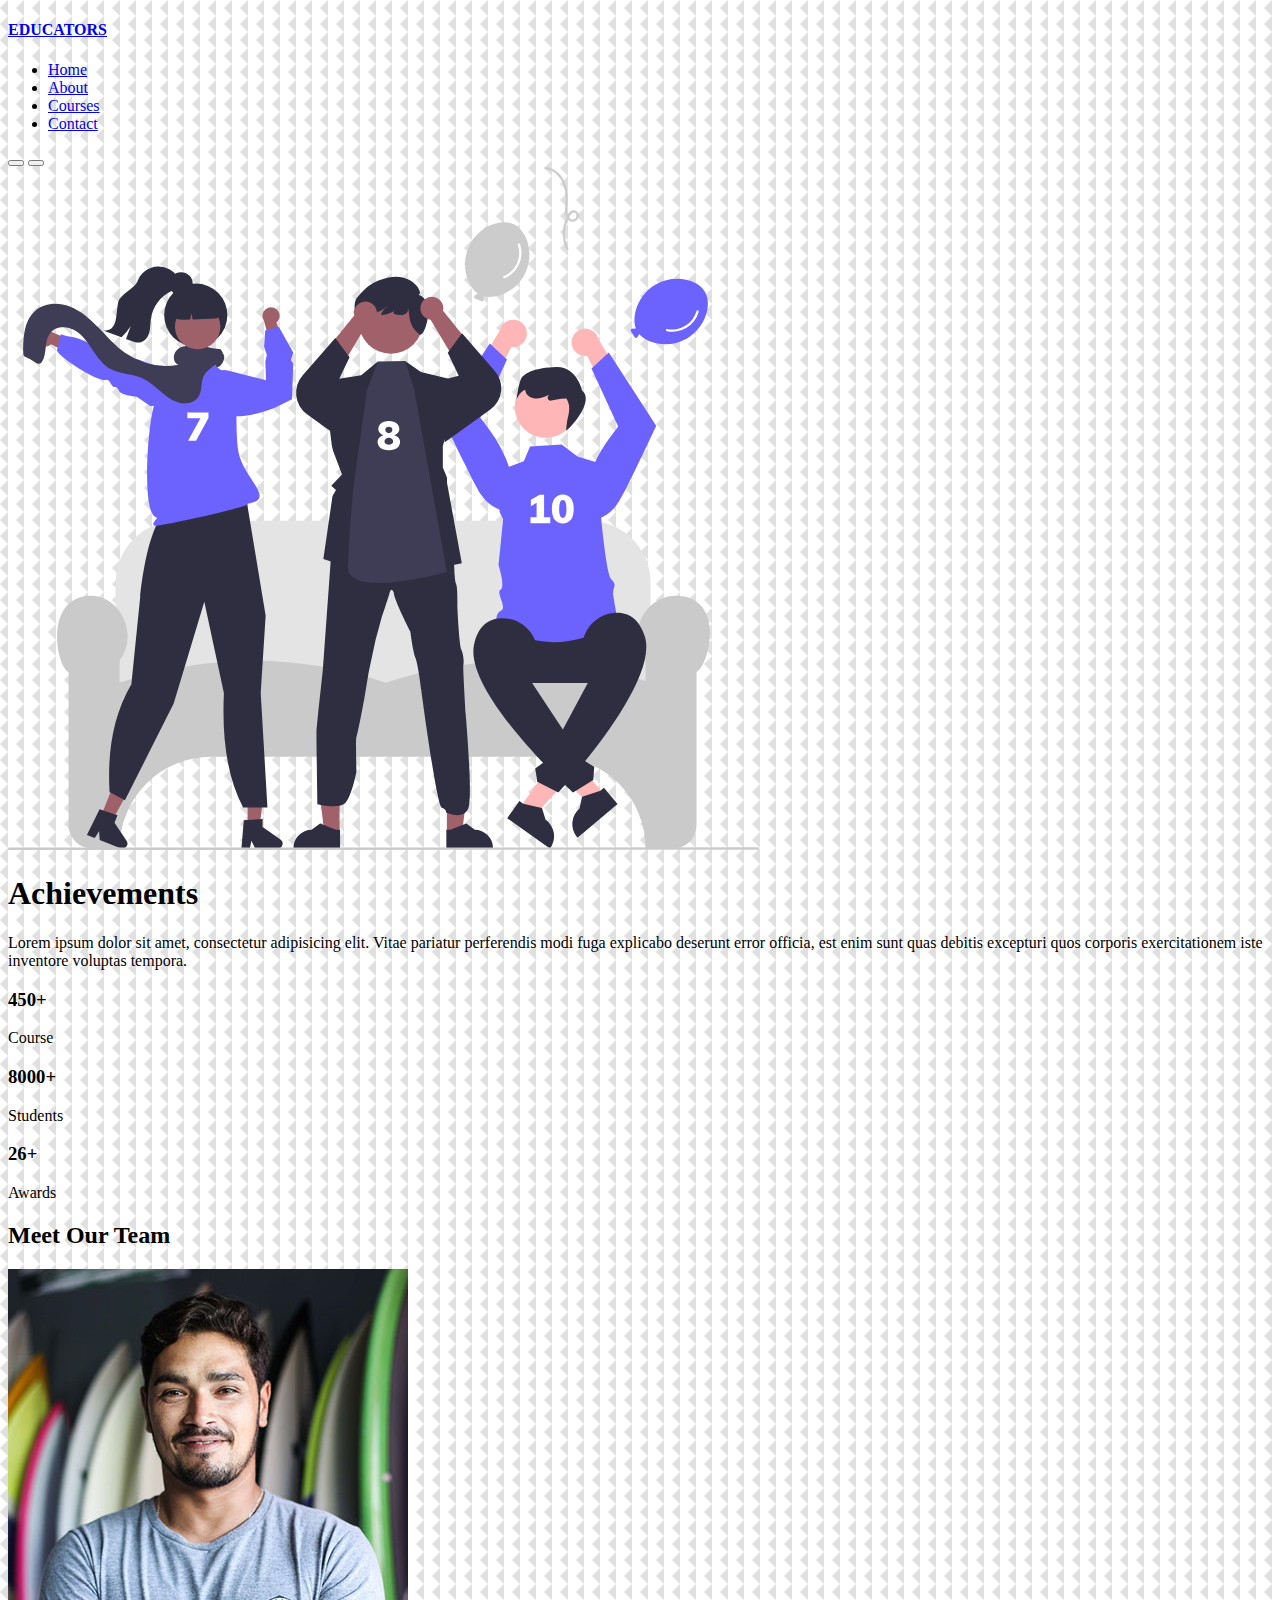
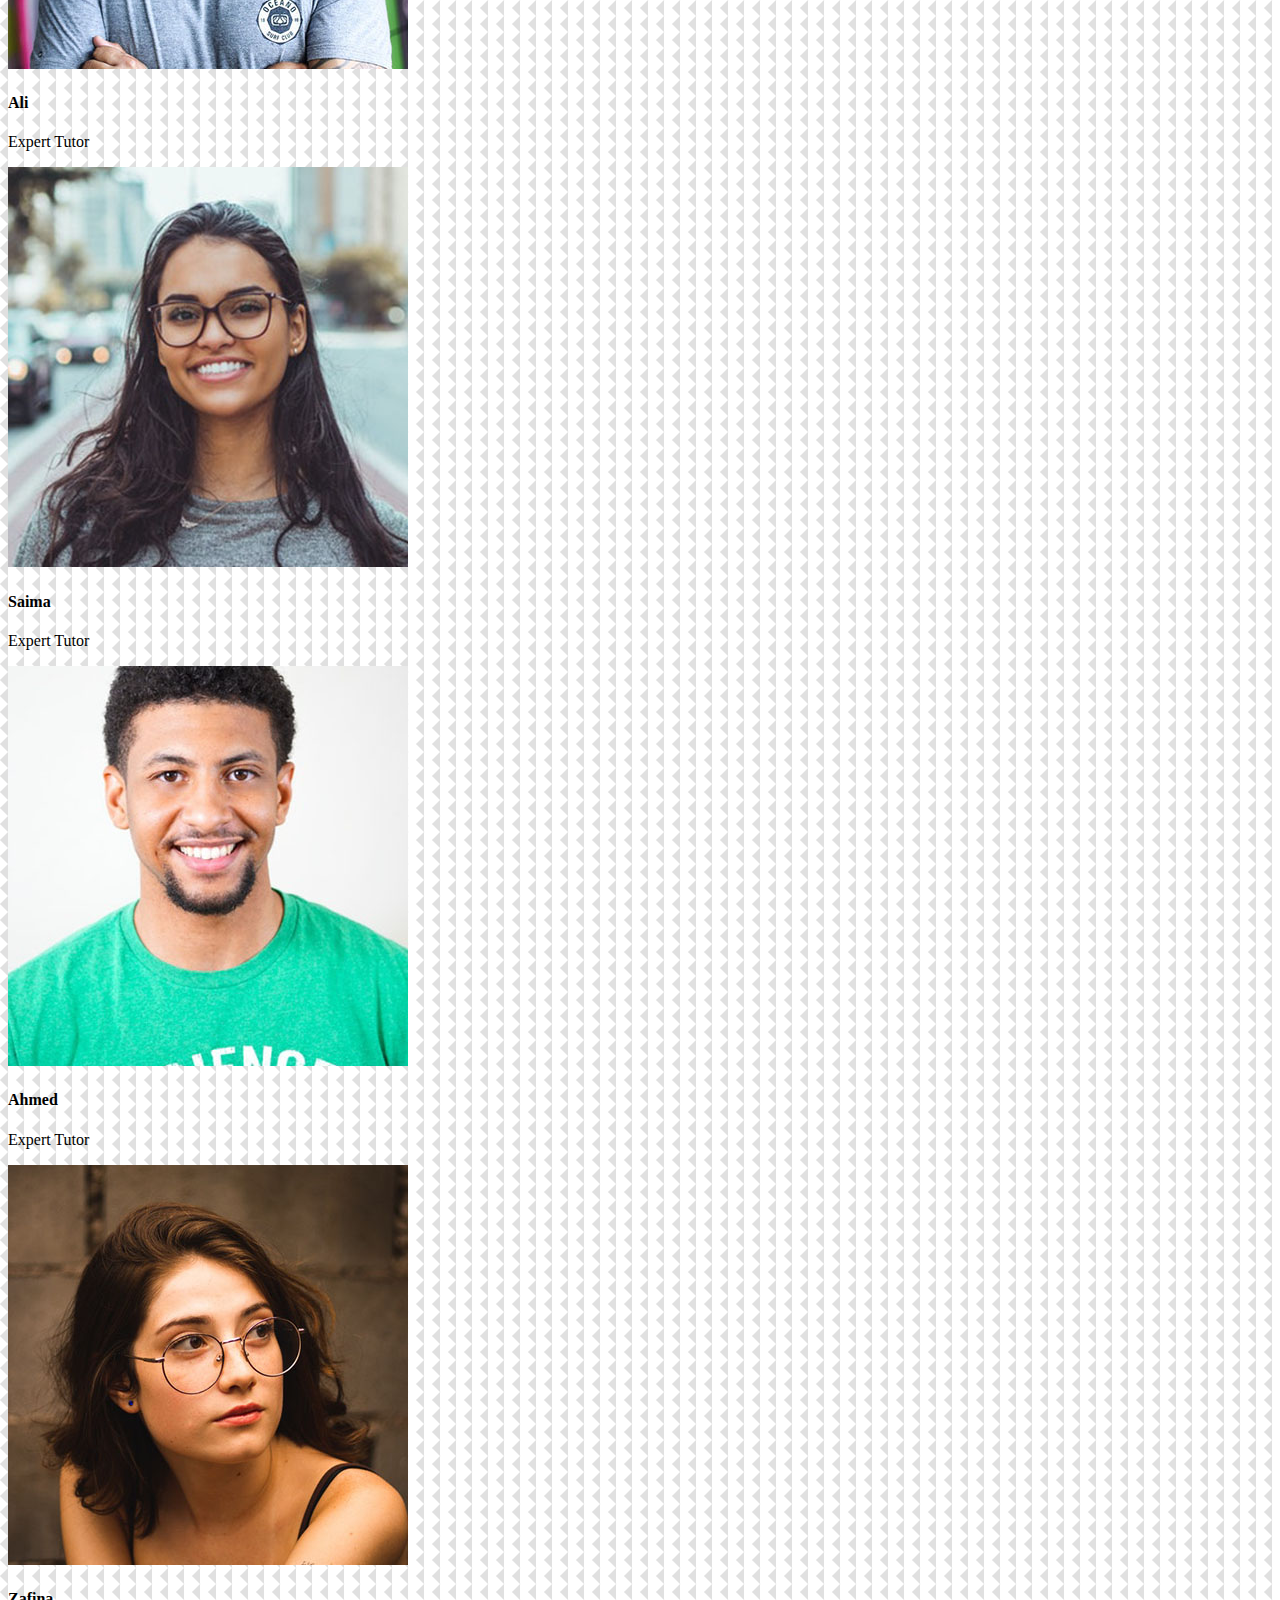
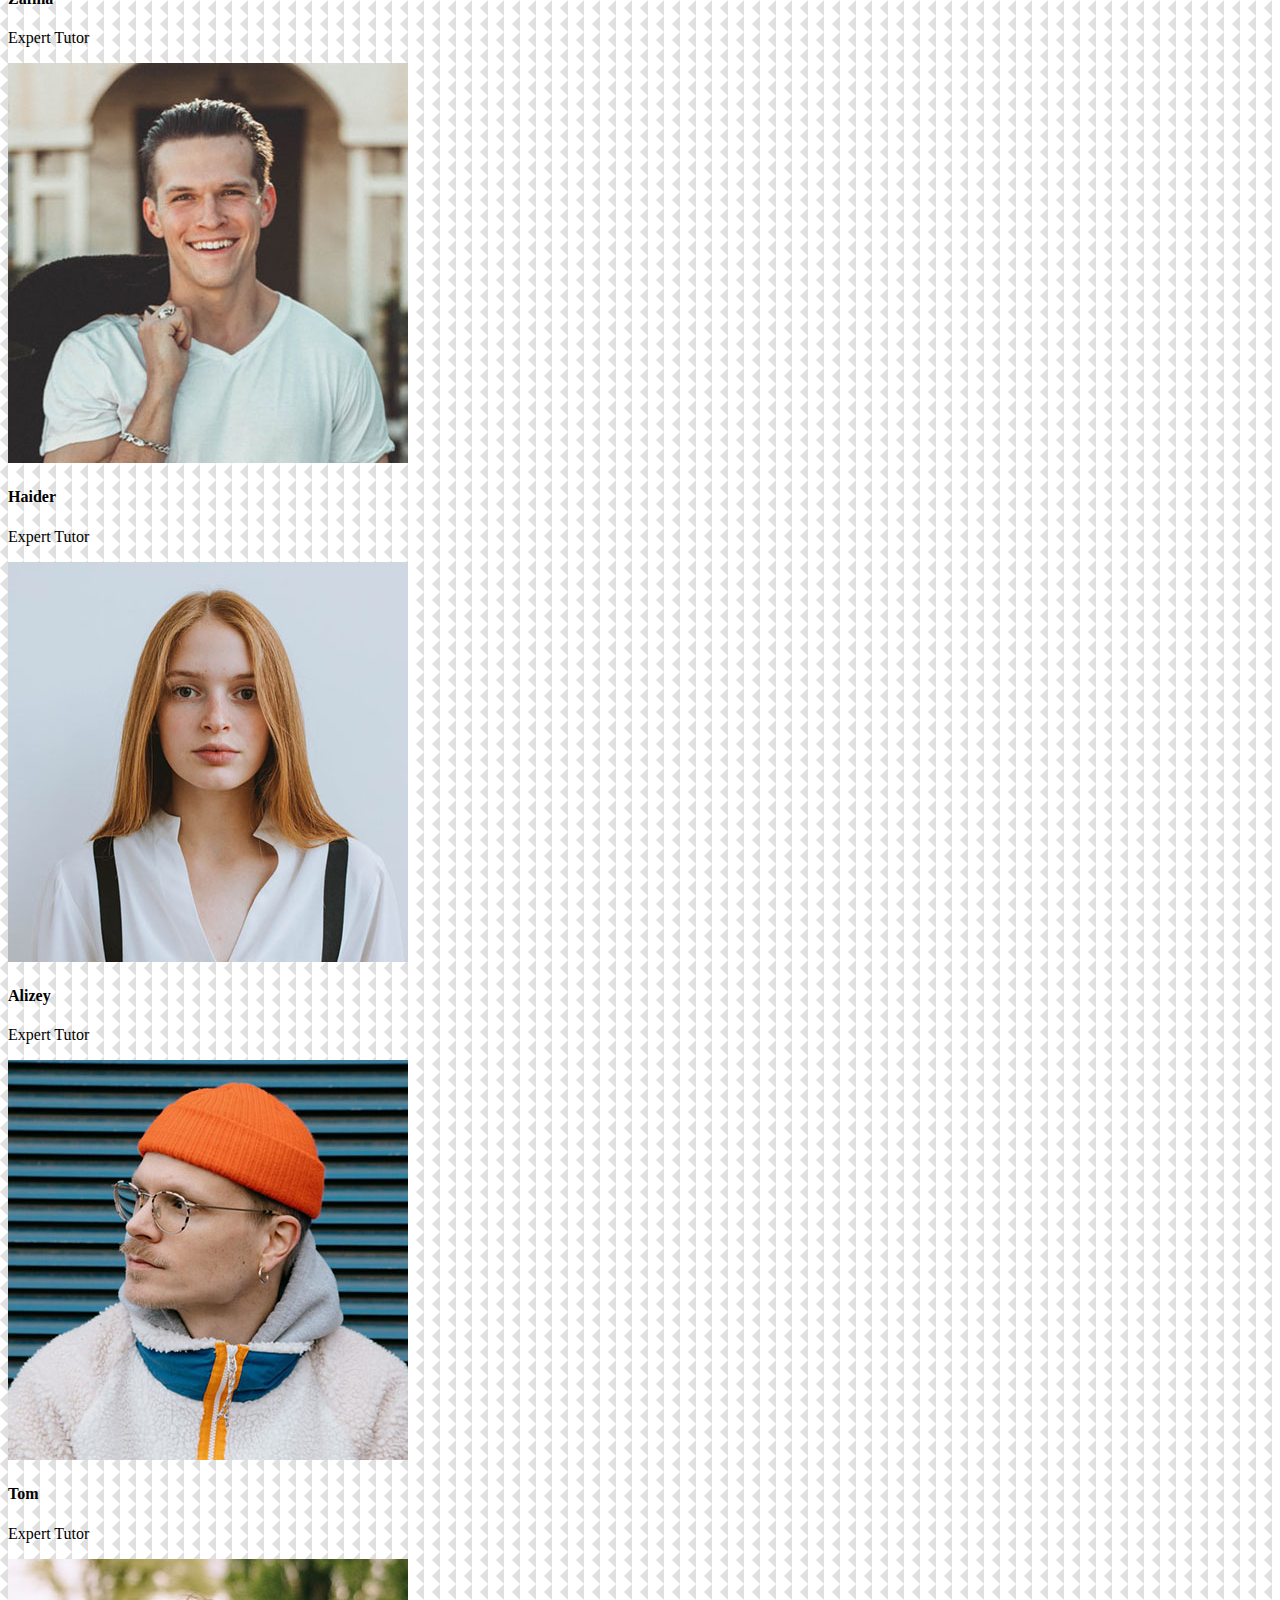
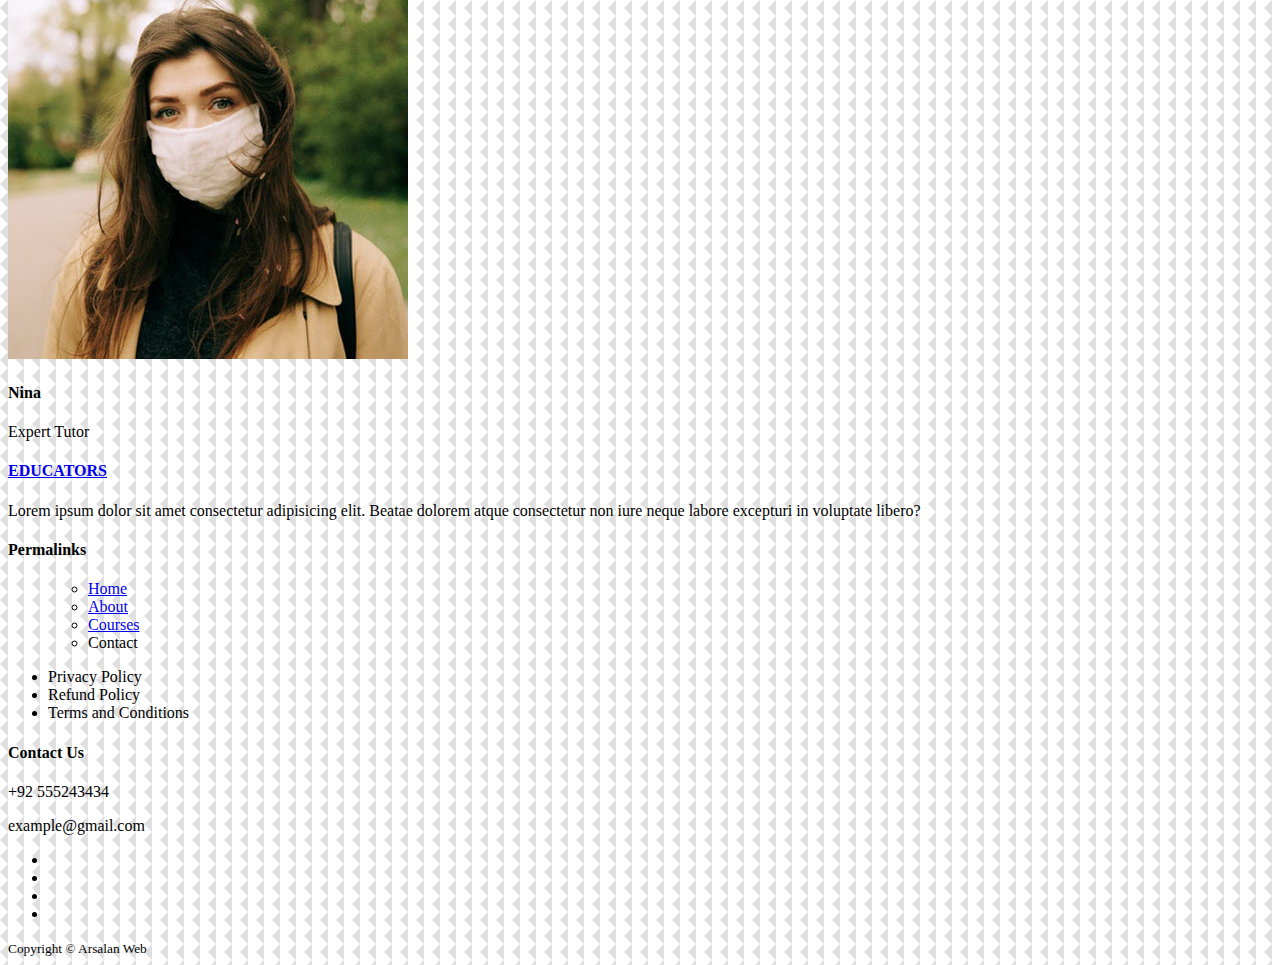
==== about.html @ a782dfa9 "commit" ====
<!DOCTYPE html>
<html lang="en">

<head>
    <meta charset="UTF-8">
    <meta name="viewport" content="width=device-width, initial-scale=1.0">
    <title>Educational Website HTML,CSS and JavaScript</title>

    <!-- Iconscout cdn for icons -->
    <link rel="stylesheet" href="https://unicons.iconscout.com/release/v4.0.8/css/line.css">

    <!-- GOOGLE FONTS  -->
    <link rel="preconnect" href="https://fonts.googleapis.com">
    <link rel="preconnect" href="https://fonts.gstatic.com" crossorigin>
    <link
        href="https://fonts.googleapis.com/css2?family=Montserrat:wght@300;400;500;600;800;900&family=Roboto:ital@0;1&display=swap"
        rel="stylesheet">



        <link rel="stylesheet" href="./CSS/style.css">
    <link rel="stylesheet" href="./CSS/about.css">


    <style>
        body{
            background-image: url("./images/bg-texture.png");
        }
    </style>
</head>

<body>
    <nav>
        <div class="container nav_container">
            <a href="index.html"><i class="uil uil-book-reader"></i>
                <h4>EDUCATORS</h4>
            </a>

            <ul class="nav_menu">
                <li><a href="index.html">Home</a></li>
                <li><a href="about.html">About</a></li>
                <li><a href="courses.html">Courses</a></li>
                <li><a href="contact.html">Contact</a></li>
            </ul>

            <button id="open_menu_button"><i class="uil uil-bars"></i></button>
            <button id="close_menu_button"><i class="uil uil-multiply"></i></button>
            </ul>
        </div>
    </nav>
    <!-- =========================END OF NAVBAR=================== -->


    <section class="about_achievements">
        <div class="container about_achievements_container">
            <div class="about_achievements_left">
                <img src="/images/about achievements.svg" alt="">
            </div>
            <div class="about_achievements_right">
                <h1>Achievements</h1>
                <p>Lorem ipsum dolor sit amet, consectetur adipisicing elit. Vitae pariatur perferendis modi fuga
                    explicabo deserunt error officia, est enim sunt quas debitis excepturi quos corporis exercitationem
                    iste inventore voluptas tempora.</p>

                <div class="achievements_cards">
                    <article class="achievement_card">
                        <span class="achievement_icon"><i class="uil uil-video"></i></span>
                        <h3>450+</h3>
                        <p>Course</p>
                    </article>
                    <article class="achievement_card">
                        <span class="achievement_icon"><i class="uil uil-users-alt"></i></span>
                        <h3>8000+</h3>
                        <p>Students</p>
                    </article>
                    <article class="achievement_card">
                        <span class="achievement_icon"><i class="uil uil-trophy"></i></span>
                        <h3>26+</h3>
                        <p>Awards</p>
                    </article>

                </div>
            </div>


        </div>
    </section>

    <!-- =============================================END OF ACHIEVEMENTS================================ -->

    <section class="team">
        <h2>Meet Our Team</h2>
        <div class="container team_container">
           
           
            <article class="team_member">
                <div class="team_member_image">
                    <img src="./images/tm1.jpg" alt="">
                </div>
                <div class="team_member_info">
                    <h4>Ali</h4>
                    <p>Expert Tutor</p>
                </div>
                <div class="team_member_socials">
                    <a href="http://instagram.com" target="_blank"><i class="uil uil-instagram"></i></a>
                    <a href="http://twitter.com" target="_blank"><i class="uil uil-twitter"></i></a>
                    <a href="http://linkedin.com" target="_blank"><i class="uil uil-linkedin"></i></a>
                </div>
            </article>




            <article class="team_member">
                <div class="team_member_image">
                    <img src="./images/tm2.jpg" alt="">
                </div>
                <div class="team_member_info">
                    <h4>Saima</h4>
                    <p>Expert Tutor</p>
                </div>
                <div class="team_member_socials">
                    <a href="http://instagram.com" target="_blank"><i class="uil uil-instagram"></i></a>
                    <a href="http://twitter.com" target="_blank"><i class="uil uil-twitter"></i></a>
                    <a href="http://linkedin.com" target="_blank"><i class="uil uil-linkedin"></i></a>
                </div>
            </article>
            <article class="team_member">
                <div class="team_member_image">
                    <img src="./images/tm4.jpg" alt="">
                </div>
                <div class="team_member_info">
                    <h4>Ahmed</h4>
                    <p>Expert Tutor</p>
                </div>
                <div class="team_member_socials">
                    <a href="http://instagram.com" target="_blank"><i class="uil uil-instagram"></i></a>
                    <a href="http://twitter.com" target="_blank"><i class="uil uil-twitter"></i></a>
                    <a href="http://linkedin.com" target="_blank"><i class="uil uil-linkedin"></i></a>
                </div>
            </article>
            <article class="team_member">
                <div class="team_member_image">
                    <img src="./images/tm5.jpg" alt="">
                </div>
                <div class="team_member_info">
                    <h4>Zafina</h4>
                    <p>Expert Tutor</p>
                </div>
                <div class="team_member_socials">
                    <a href="http://instagram.com" target="_blank"><i class="uil uil-instagram"></i></a>
                    <a href="http://twitter.com" target="_blank"><i class="uil uil-twitter"></i></a>
                    <a href="http://linkedin.com" target="_blank"><i class="uil uil-linkedin"></i></a>
                </div>
            </article>
            <article class="team_member">
                <div class="team_member_image">
                    <img src="./images/tm6.jpg" alt="">
                </div>
                <div class="team_member_info">
                    <h4>Haider</h4>
                    <p>Expert Tutor</p>
                </div>
                <div class="team_member_socials">
                    <a href="http://instagram.com" target="_blank"><i class="uil uil-instagram"></i></a>
                    <a href="http://twitter.com" target="_blank"><i class="uil uil-twitter"></i></a>
                    <a href="http://linkedin.com" target="_blank"><i class="uil uil-linkedin"></i></a>
                </div>
            </article>
            <article class="team_member">
                <div class="team_member_image">
                    <img src="./images/tm7.jpg" alt="">
                </div>
                <div class="team_member_info">
                    <h4>Alizey</h4>
                    <p>Expert Tutor</p>
                </div>
                <div class="team_member_socials">
                    <a href="http://instagram.com" target="_blank"><i class="uil uil-instagram"></i></a>
                    <a href="http://twitter.com" target="_blank"><i class="uil uil-twitter"></i></a>
                    <a href="http://linkedin.com" target="_blank"><i class="uil uil-linkedin"></i></a>
                </div>
            </article>
            <article class="team_member">
                <div class="team_member_image">
                    <img src="./images/tm8.jpg" alt="">
                </div>
                <div class="team_member_info">
                    <h4>Tom</h4>
                    <p>Expert Tutor</p>
                </div>
                <div class="team_member_socials">
                    <a href="http://instagram.com" target="_blank"><i class="uil uil-instagram"></i></a>
                    <a href="http://twitter.com" target="_blank"><i class="uil uil-twitter"></i></a>
                    <a href="http://linkedin.com" target="_blank"><i class="uil uil-linkedin"></i></a>
                </div>
            </article>
            <article class="team_member">
                <div class="team_member_image">
                    <img src="./images/tm9.jpg" alt="">
                </div>
                <div class="team_member_info">
                    <h4>Nina</h4>
                    <p>Expert Tutor</p>
                </div>
                <div class="team_member_socials">
                    <a href="http://instagram.com" target="_blank"><i class="uil uil-instagram"></i></a>
                    <a href="http://twitter.com" target="_blank"><i class="uil uil-twitter"></i></a>
                    <a href="http://linkedin.com" target="_blank"><i class="uil uil-linkedin"></i></a>
                </div>
            </article>
        </div>
    </section>

    <!-- ==========================================END OF TEAM MEMBERS======================== -->




    <footer class="footer">
        <div class="container footer_container">

            <div class="footer_1">
                <a href="index.html" class="footer_logo">
                    <h4>EDUCATORS</h4>
                </a>
                <p>Lorem ipsum dolor sit amet consectetur adipisicing elit. Beatae dolorem atque consectetur non iure
                    neque labore excepturi in voluptate libero?</p>
            </div>


            <div class="footer_2">
                <h4>Permalinks</h4>
                <ul class="permalinks">
                    <ul>
                        <li><a href="index.html">Home</a></li>
                        <li><a href="about.html">About</a></li>
                        <li><a href="courses.html">Courses</a></li>
                        <li><a href="contact.html"></a>Contact</li>
                    </ul>
                </ul>
            </div>


            <div class="footer_3">
                <div class="privary">
                    <ul>
                        <li><a href="#"></a>Privacy Policy</li>
                        <li><a href="#"></a>Refund Policy</li>
                        <li><a href="#"></a>Terms and Conditions</li>
                    </ul>
                </div>
            </div>


            <div class="footer_4">
                <h4>Contact Us</h4>
                <div>
                    <p>+92 555243434</p>
                    <p>example@gmail.com</p>
                </div>

                <ul class="footer_social">
                    <li><a href="#"></a><i class="uil uil-facebook-f"></i></li>
                    <li><a href="#"></a><i class="uil uil-instagram-alt"></i></li>
                    <li><a href="#"></a><i class="uil uil-twitter"></i></li>
                    <li><a href="#"></a><i class="uil uil-linkedin"></i></li>
                </ul>

            </div>
        </div>
        <div class="footer_copyright">
            <small>Copyright &copy; Arsalan Web</small>
        </div>
    </footer>




    <script src="main.js"></script>
</body>

</html>
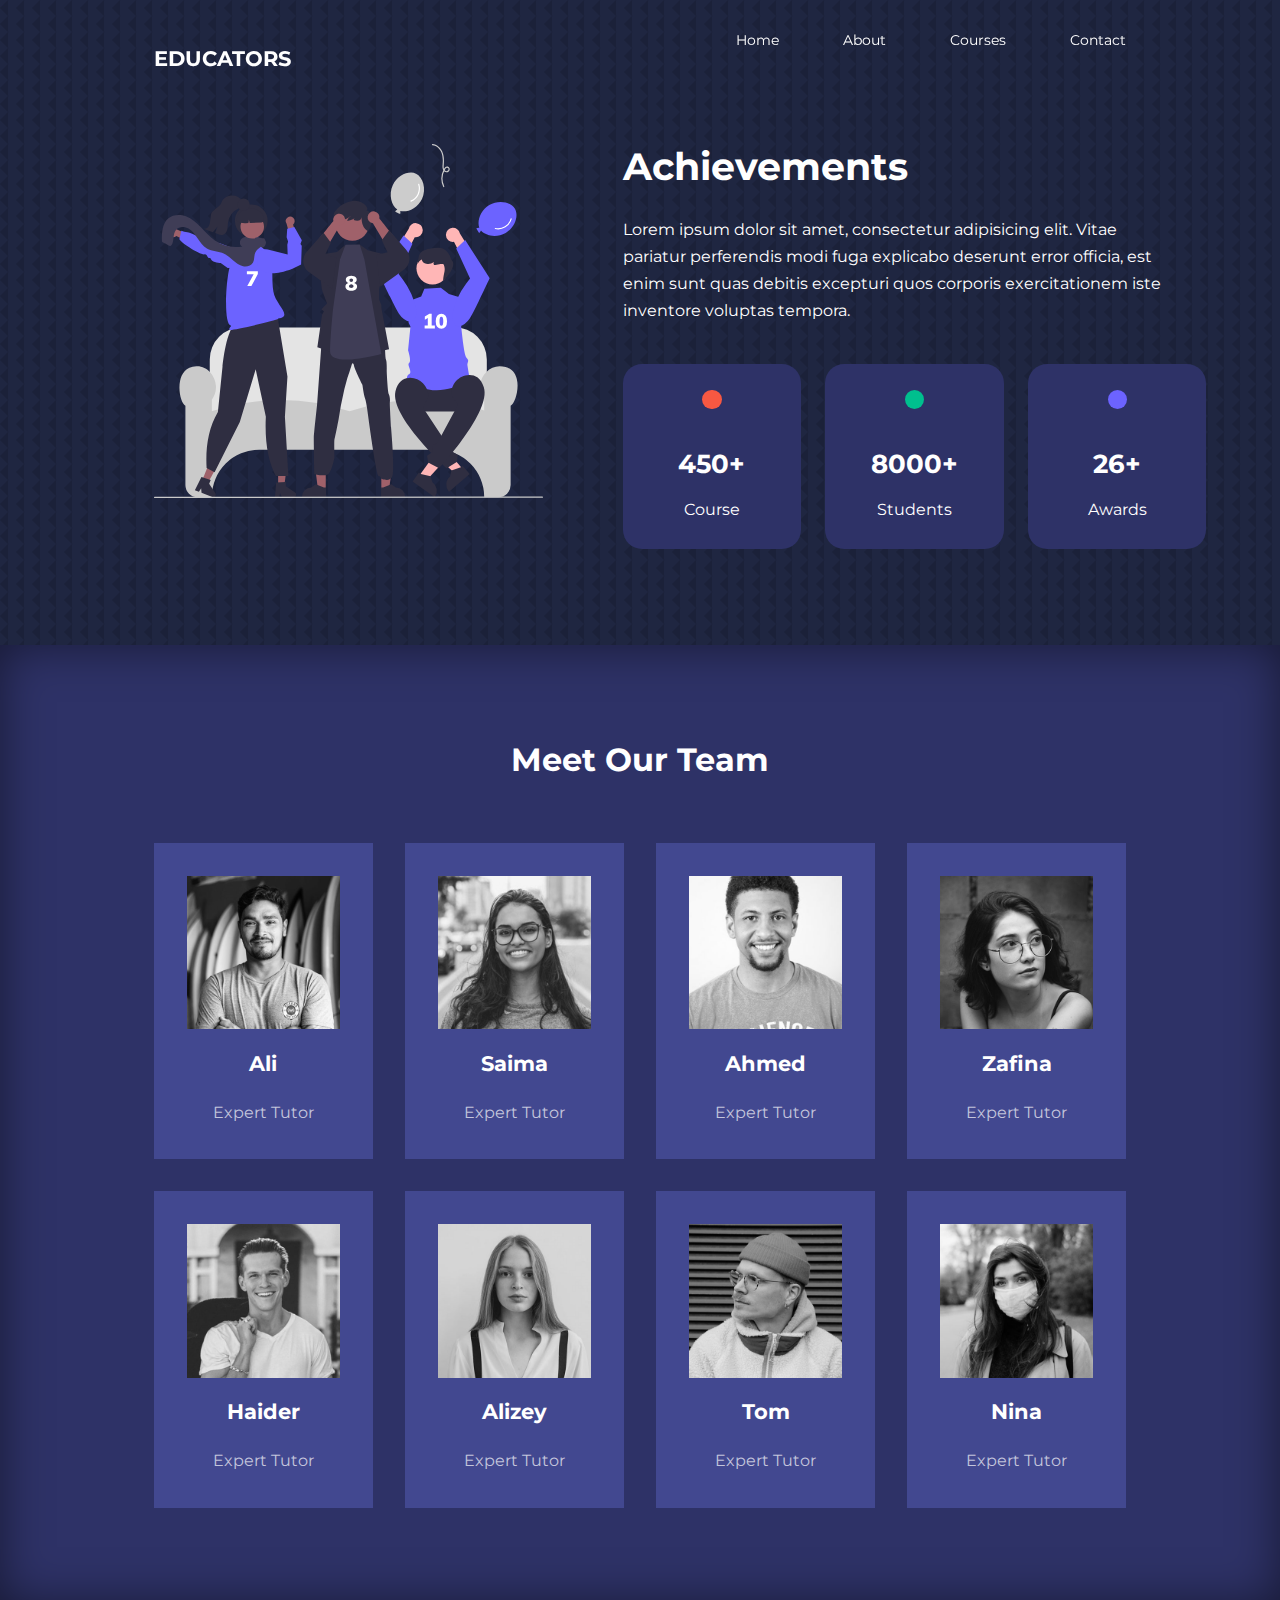
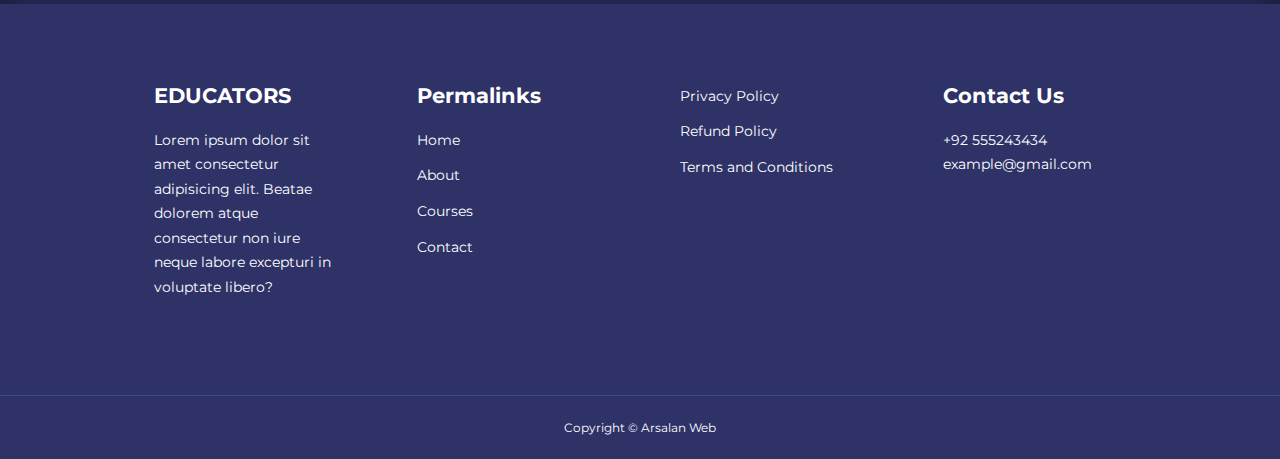
==== commit 784e7408: "Update about.html" ====
--- a/about.html
+++ b/about.html
@@ -18,8 +18,9 @@
 
 
 
-        <link rel="stylesheet" href="./CSS/style.css">
-    <link rel="stylesheet" href="./CSS/about.css">
+<link rel="stylesheet"  href="./css/about.css">
+<link rel="stylesheet"  href="./css/style.css">
+
 
 
     <style>
@@ -280,4 +281,4 @@
     <script src="main.js"></script>
 </body>
 
-</html>+</html>
--- a/css/about.css
+++ b/css/about.css
@@ -0,0 +1,173 @@
+.about_achievements {
+    margin-top: 3rem;
+
+}
+
+.about_achievements_container {
+    display: grid;
+    grid-template-columns: 40% 60%;
+    gap: 5rem;
+}
+
+.about_achievements_right>p {
+    margin: 1.6rem 2rem 2.5rem 0;
+}
+
+.achievements_cards {
+    display: grid;
+    grid-template-columns: repeat(3, 1fr);
+    gap: 1.5rem;
+}
+
+.achievement_card {
+    background-color: var(--color-bg1);
+    padding: 1.6rem;
+    border-radius: 1.2rem;
+    text-align: center;
+    transition: var(--transition);
+}
+
+.achievement_card:hover {
+    background-color: var(--color-bg2);
+    box-shadow: 0 3rem 3rem rgba(0, 0, 0,0.3);
+}
+
+
+.achievement_icon{
+    background-color: var(--color-danger);
+    padding: 0.6rem;
+    border-radius: 0.6rem;
+    display: inline-block;
+    margin-bottom: 2rem;
+    font-size: 2rem;
+}
+
+.achievement_card:nth-child(2) > .achievement_icon {
+    background-color: var(--color-success);
+}
+.achievement_card:nth-child(3) > .achievement_icon {
+    background-color: var(--color-primary);
+}
+
+
+.achievement_card p{
+    margin-top: 1rem;
+}
+
+
+/* ========================TEAM MEMBERS=========================== */
+
+.team{
+    background: var(--color-bg1);
+    box-shadow: inset 0 0 3rem rgba(0,0,0,0.5); 
+}
+
+.team_container{
+    display: grid;
+    grid-template-columns: repeat(4,1fr);
+    gap: 2rem;
+}
+
+.team_member{
+    background-color: var(--color-bg2);
+    padding: 2rem;
+    border: 1px solid transparent;
+    transition: var(--transition);
+    position: relative;
+    overflow: hidden;
+}
+
+.team_member:hover{
+    background-color: transparent;
+    border-color: var(--color-primary);
+}
+
+.team_member_image{
+    filter: saturate(0);
+}
+
+.team_member_image:hover{
+    filter: saturate(1);
+}
+
+.team_member_info *{
+    text-align: center;
+    margin-top: 1.4rem;
+    
+}
+
+.team_member_info p{
+    color: rgba(255, 255, 255, 0.7);
+    
+}
+
+.team_member_socials{
+    position: absolute;
+    transform: translateY(-50%);
+    top:50%;
+    right: -100%;
+    display: flex;
+    flex-direction: column;
+    background-color: var(--color-primary);
+    border-radius: 1rem 0 0 1rem ;
+    box-shadow: -2rem 0 2rem rgba(0,0,0,0.3);
+    transition: all 400ms ease
+    
+}
+
+.team_member:hover .team_member_socials{
+    right: 0;
+}
+
+.team_member_socials a{
+    padding: 1rem;
+}
+
+
+/* ====================================Media queries for Tab=============================== */
+@media screen and (max-width:1024px) {
+    .about_achievements{
+        margin-top: 2rem;
+    }
+    .about_achievements_container{
+        grid-template-columns: 1fr;
+        gap: 4rem;
+    }
+
+    .about_achievements_left{
+        width: 80%;
+        margin: 0 auto;
+
+    }
+    .team_container{
+        grid-template-columns:repeat(3,1fr) ;
+        gap: 1.5rem;
+    }
+    .team_member{
+        padding: 1rem;
+    }
+    
+}
+
+/* =================================MEDIA QUERIES FOR MOBILE=============================== */
+
+
+@media screen and (max-width: 600px) {
+  .achievements_cards{
+    grid-template-columns: 1fr 1fr;
+    gap: 0.7rem;
+  }
+
+  .team_container{
+    grid-template-columns: 1fr 1fr;
+    gap: 0.7rem;
+
+  }
+  .team_member{
+    padding: 0rem;
+  }
+  .team_member p{
+    margin-bottom: 1.5rem;
+  }
+    
+}--- a/css/style.css
+++ b/css/style.css
@@ -0,0 +1,691 @@
+* {
+    margin: 0;
+    padding: 0;
+    border: 0;
+    outline: 0;
+    text-decoration: none;
+    list-style: none;
+    box-sizing: border-box;
+
+}
+
+:root {
+    --color-primary: #6c63ff;
+    --color-success: #00bf8e;
+    --color-warning: #f7c94b;
+    --color-danger: #f75842;
+    --color-danger-variant: rgba(247, 88, 66, 0.4);
+    --color-white: #fff;
+    --color-light: :rgba(255, 255, 255, 0.7);
+    --color-black: #000;
+    --color-bg: #1f2641;
+    --color-bg1: #2e3267;
+    --color-bg2: #424890;
+
+    --container-width-lg: 76%;
+    --container-width-md: 90%;
+    --container-width-sm: 94%;
+
+    --transition: all 400ms ease;
+}
+
+body {
+    font-family: 'Montserrat', sans-serif;
+    color: var(--color-white);
+    background: var(--color-bg);
+    line-height: 1.7;
+}
+
+.container {
+    width: var(--container-width-lg);
+    margin: 0 auto;
+}
+
+section {
+    padding: 6rem 0;
+
+}
+
+section h2 {
+    text-align: center;
+    margin-bottom: 4rem;
+
+
+}
+
+h1,
+h2,
+h3,
+h4,
+h5 {
+    line-height: 1.2;
+}
+
+h1 {
+    font-size: 2.4rem;
+}
+
+h2 {
+    font-size: 2rem;
+}
+
+h3 {
+    font-size: 1.6rem;
+}
+
+h4 {
+    font-size: 1.3rem;
+}
+
+a {
+    color: var(--color-white);
+
+}
+
+img {
+    width: 100%;
+    display: block;
+    object-fit: cover;
+
+}
+
+.btn {
+    display: inline-block;
+    background: var(--color-white);
+    color: var(--color-black);
+    padding: 1rem 2rem;
+    border: 1px solid transparent;
+    font-weight: 500;
+    transition: var(--transition);
+}
+
+.btn:hover {
+    background: transparent;
+    color: var(--color-white);
+    border-color: var(--color-white);
+
+}
+
+.btn-primary {
+    background-color: var(--color-danger);
+    color: var(--color-white);
+}
+
+
+/* =================NAVBAR=======================================*/
+
+nav {
+    background-color: transparent;
+    width: 100%;
+    height: 5rem;
+    position: fixed;
+    top: 0;
+    z-index: 11;
+}
+
+
+/* changes navbar styles while scrolling using javaScript */
+.window-scroll {
+    background: var(--color-primary);
+    box-shadow: 0 1rem 2rem rgba(0, 0, 0, 0.2);
+    scroll-behavior: smooth;
+}
+
+
+.nav_container a i {
+
+    font-size: 2rem;
+    margin-left: 2.5rem;
+
+}
+
+.nav_container a h4 {
+    margin-bottom: 1rem;
+}
+
+.nav_container {
+    height: 100%;
+    display: flex;
+    justify-content: space-between;
+    align-items: center;
+
+}
+
+nav button {
+    display: none;
+
+}
+
+.nav_menu {
+    display: flex;
+    align-items: center;
+    gap: 4rem;
+}
+
+.nav_menu a {
+    font-size: 0.9rem;
+    transition: var(--transition);
+
+}
+
+.nav_menu a:hover {
+    color: var(--color-bg2);
+
+}
+
+
+/*=========================Header=====================*/
+
+header {
+    position: relative;
+    top: 5rem;
+    overflow: hidden;
+    height: 70vh;
+    margin-bottom: 5rem;
+}
+
+.header_container {
+    display: grid;
+    grid-template-columns: 1fr 1fr;
+    align-items: center;
+    gap: 5rem;
+    height: 100%;
+}
+
+.header_left {
+    margin: 2rem 0 2.4rem;
+}
+
+.header_left h1 {
+    margin-bottom: 2rem;
+}
+
+.header_left a.btn.btn-primary {
+    margin-top: 1.4rem;
+}
+
+/*=====================Categories==============================*/
+
+.categories {
+    background: var(--color-bg1);
+    height: 36rem;
+}
+
+.categories h1 {
+    line-height: 1;
+    margin-bottom: 3rem;
+}
+
+.categories_container {
+    display: grid;
+    grid-template-columns: 40% 60%;
+
+}
+
+.categories_left p {
+    margin: 1rem 0 3rem;
+
+}
+
+.categories_left {
+    margin-right: 4rem;
+
+}
+
+.categories_right {
+    display: grid;
+    grid-template-columns: repeat(3, 1fr);
+    gap: 2rem;
+}
+
+.category {
+    background-color: var(--color-bg2);
+    padding: 2rem;
+    border-radius: 2rem;
+    transition: var(--transition);
+}
+
+.category:hover {
+    box-shadow: 0 3rem 3rem rgba(0, 0, 0, 0.3);
+    z-index: 1;
+}
+
+.category_icon {
+    background-color: var(--color-primary);
+    padding: 0.7rem;
+    border-radius: 0.8rem;
+
+}
+
+.category h5 {
+    margin: 2rem 0 1rem;
+}
+
+.category p {
+    font-size: 0.85rem;
+}
+
+.category:nth-child(2) .category_icon {
+    background: var(--color-danger);
+}
+
+.category:nth-child(3) .category_icon {
+    background: var(--color-success);
+}
+
+.category:nth-child(4) .category_icon {
+    background: var(--color-warning);
+}
+
+.category:nth-child(5) .category_icon {
+    background: var(--color-success);
+}
+
+
+
+/*=======================PopularCourses=================================*/
+
+.courses {
+    margin-top: 8rem;
+}
+
+.courses_container {
+    display: grid;
+    grid-template-columns: repeat(3, 1fr);
+    gap: 2rem;
+}
+
+.course {
+    background: var(--color-bg1);
+    text-align: center;
+    border: 1px solid transparent;
+
+}
+
+.course:hover {
+    background-color: transparent;
+    border-color: var(--color-primary);
+    transition: var(--transition);
+}
+
+.course_info {
+    padding: 2rem;
+}
+
+.course_info p {
+    margin: 1.2rem 0 2rem;
+    font-size: 0.9rem;
+}
+
+/*==========================QUESTIONS AND ANSWERS========================================*/
+
+.faqs {
+    background: var(--color-bg1);
+    box-shadow: inset 0 0 3rem rgba(0, 0, 0, 0.5);
+}
+
+.faqs_container {
+    display: grid;
+    grid-template-columns: repeat(2, 1fr);
+    gap: 2rem;
+}
+
+.faq {
+    padding: 2rem;
+    display: flex;
+    align-items: center;
+    background: var(--color-primary);
+    height: fit-content;
+    gap: 1.4rem;
+    cursor: pointer;
+}
+
+.faq h4 {
+    font-size: 1rem;
+    line-height: 2.2;
+}
+
+.faq_icon {
+    align-self: self-start;
+    font-size: 1.2rem;
+}
+
+.faq p {
+    margin-top: 0.8rem;
+    display: none;
+}
+
+.faq.open p {
+    display: block;
+}
+
+
+/* ===========================================TESTIMONIALS================================ */
+
+.testimonials_container {
+    overflow-x: hidden;
+    position: relative;
+    margin-bottom: 5rem;
+}
+
+.testimonial {
+    padding-top: 2rem;
+
+
+}
+
+.avatar {
+    width: 6rem;
+    height: 6rem;
+    border-radius: 50%;
+    overflow: hidden;
+    margin: 0 auto 1rem;
+    border: 1rem solid var(--color-bg1);
+}
+
+.testimonial_info {
+    text-align: center;
+}
+
+.testimonial_body {
+    background: var(--color-primary);
+    padding: 2rem;
+    margin-top: 3rem;
+    position: relative;
+}
+
+.testimonial_body::before {
+    content: "";
+    display: block;
+    width: 3rem;
+    height: 3rem;
+    background: var(--color-primary);
+    position: absolute;
+    left: 46%;
+    top: -1.5rem;
+    transform: rotate(45deg);
+}
+
+
+/* =======================================FOOTER=========================== */
+
+
+footer {
+    background: var(--color-bg1);
+    padding-top: 5rem;
+    font-size: 0.9rem;
+
+}
+
+.footer_container {
+    display: grid;
+    grid-template-columns: repeat(4, 1fr);
+    gap: 5rem;
+
+}
+
+.footer_container>div h4 {
+    margin-bottom: 1.2rem;
+
+}
+
+.footer_1 p {
+    margin: 1rem 0 2rem;
+
+}
+
+footer ul li {
+    margin-bottom: 0.7rem;
+}
+
+footer ul li a:hover {
+    text-decoration: underline;
+
+}
+
+.footer_social {
+    display: flex;
+    margin-top: 2rem;
+    gap: 1rem;
+    font-size: 1.2rem;
+}
+
+.footer_copyright {
+    text-align: center;
+    margin-top: 4rem;
+    padding: 1.2rem 0;
+    border-top: 1px solid var(--color-bg2);
+}
+
+
+/* ==========================MEDIA QUERIES FOR IPAD/TABLETS==================================== */
+
+
+
+
+@media screen and (max-width: 1024px) {
+    .container {
+        width: var(--container-width-md);
+    }
+
+    h1 {
+        font-size: 2.2rem;
+    }
+
+    h2 {
+        font-size: 1.7rem;
+    }
+
+    h3 {
+        font-size: 1.3rem;
+    }
+
+    h4 {
+        font-size: 1.2rem;
+    }
+
+    /* =================================NAVBAR================================= */
+    nav button {
+        display: inline-block;
+        background-color: transparent;
+        font-size: 1.8rem;
+        color: var(--color-white);
+        cursor: pointer;
+    }
+
+    nav button#close_menu_button {
+        display: none;
+    }
+
+    .nav_menu {
+        position: fixed;
+        top: 5rem;
+        right: 5%;
+        height: fit-content;
+        width: 18rem;
+        flex-direction: column;
+        gap: 0rem;
+        display: none;
+    }
+
+    .nav_menu li {
+        width: 100%;
+        height: 5.8rem;
+        animation: animate_nav_items 400ms linear forwards;
+        transform-origin: top right;
+        opacity: 0;
+    }
+
+    .nav_menu li:nth-child(2) {
+        animation-delay: 200ms;
+    }
+
+    .nav_menu li:nth-child(3) {
+        animation-delay: 400ms;
+    }
+
+    .nav_menu li:nth-child(4) {
+        animation-delay: 600ms;
+    }
+
+
+    @keyframes animate_nav_items {
+        0% {
+            transform: rotateZ(-90deg);
+
+        }
+
+        100% {
+            transform: rotateZ(0deg);
+            opacity: 1;
+        }
+    }
+
+    .nav_menu li a {
+        background: var(--color-primary);
+        box-shadow: -4rem 6rem 10rem rgba(0, 0, 0, 0.6);
+        width: 100%;
+        height: 100%;
+        display: grid;
+        place-items: center;
+    }
+
+    .nav_menu li a:hover {
+        background: var(--color-bg2);
+        color: var(--color-white);
+    }
+
+
+/* ===============================HEADER==================================== */
+
+header{
+    height: 100vh;
+    margin-bottom: 4rem;
+
+}
+
+.head_container{
+    gap: 0;
+    padding-bottom: 3rem;
+}
+
+    /* ==========================.categories======================= */
+
+    .categories {
+        height: auto;
+    }
+
+    .categories_container {
+        grid-template-columns: 1fr;
+        gap: 3rem;
+
+    }
+
+    /* =========================Popular Courses============================== */
+
+
+    .courses {
+        margin-top: 0;
+    }
+
+    .courses_container {
+        grid-template-columns: 1fr 1fr;
+    }
+
+    /* ==========================================FAQ====================== */
+
+    .faqs_container {
+        grid-template-columns: 1fr;
+    }
+
+    .faq {
+        padding: 1.5rem;
+
+    }
+
+    /*================================FOOTER==========================*/
+
+
+    .footer_container {
+        grid-template-columns: repeat(2, 2fr);
+
+    }
+
+
+}
+
+
+
+/* ===================MEDIA QUERIES FOR MOBILE=========================  */
+
+
+@media screen and (max-width: 600px) {
+ .container{
+    width: var(--container-width-sm)
+ }
+/* ============================NAVBAR=============================== */
+
+.nav_menu{
+    right: 3%;
+}
+
+
+/* ==============================Header=================================== */
+
+ header{
+    height: 100vh;
+
+}
+
+.header_container{
+  grid-template-columns: 1fr;
+    text-align: center;
+    margin-top: 0rem;
+    }
+
+/* ========================CATEGORIES============================== */
+
+.categories_right{
+    grid-template-columns: 1fr 1fr;
+    gap: 0.8rem;
+
+}
+.category{
+    padding: 1rem;
+    border-radius: 1rem;
+
+}
+.category_icon{
+    margin: top 4px; 
+    display: inline-block;
+}
+
+
+/* =======================POPULAR COURSE=================================== */
+
+.courses_container{
+    grid-template-columns: 1fr;
+
+}
+/* =============================TESTIMONIALS=========================== */
+.testimonial_body{
+    padding: 1.2rem;
+}
+
+/* ==============================FOOTER============================ */
+.footer_container{
+    grid-template-columns: 1fr;
+    text-align: center;
+    gap: 2rem;
+
+}
+
+.footer_social{
+    justify-content: center;
+    
+}
+
+
+
+
+}